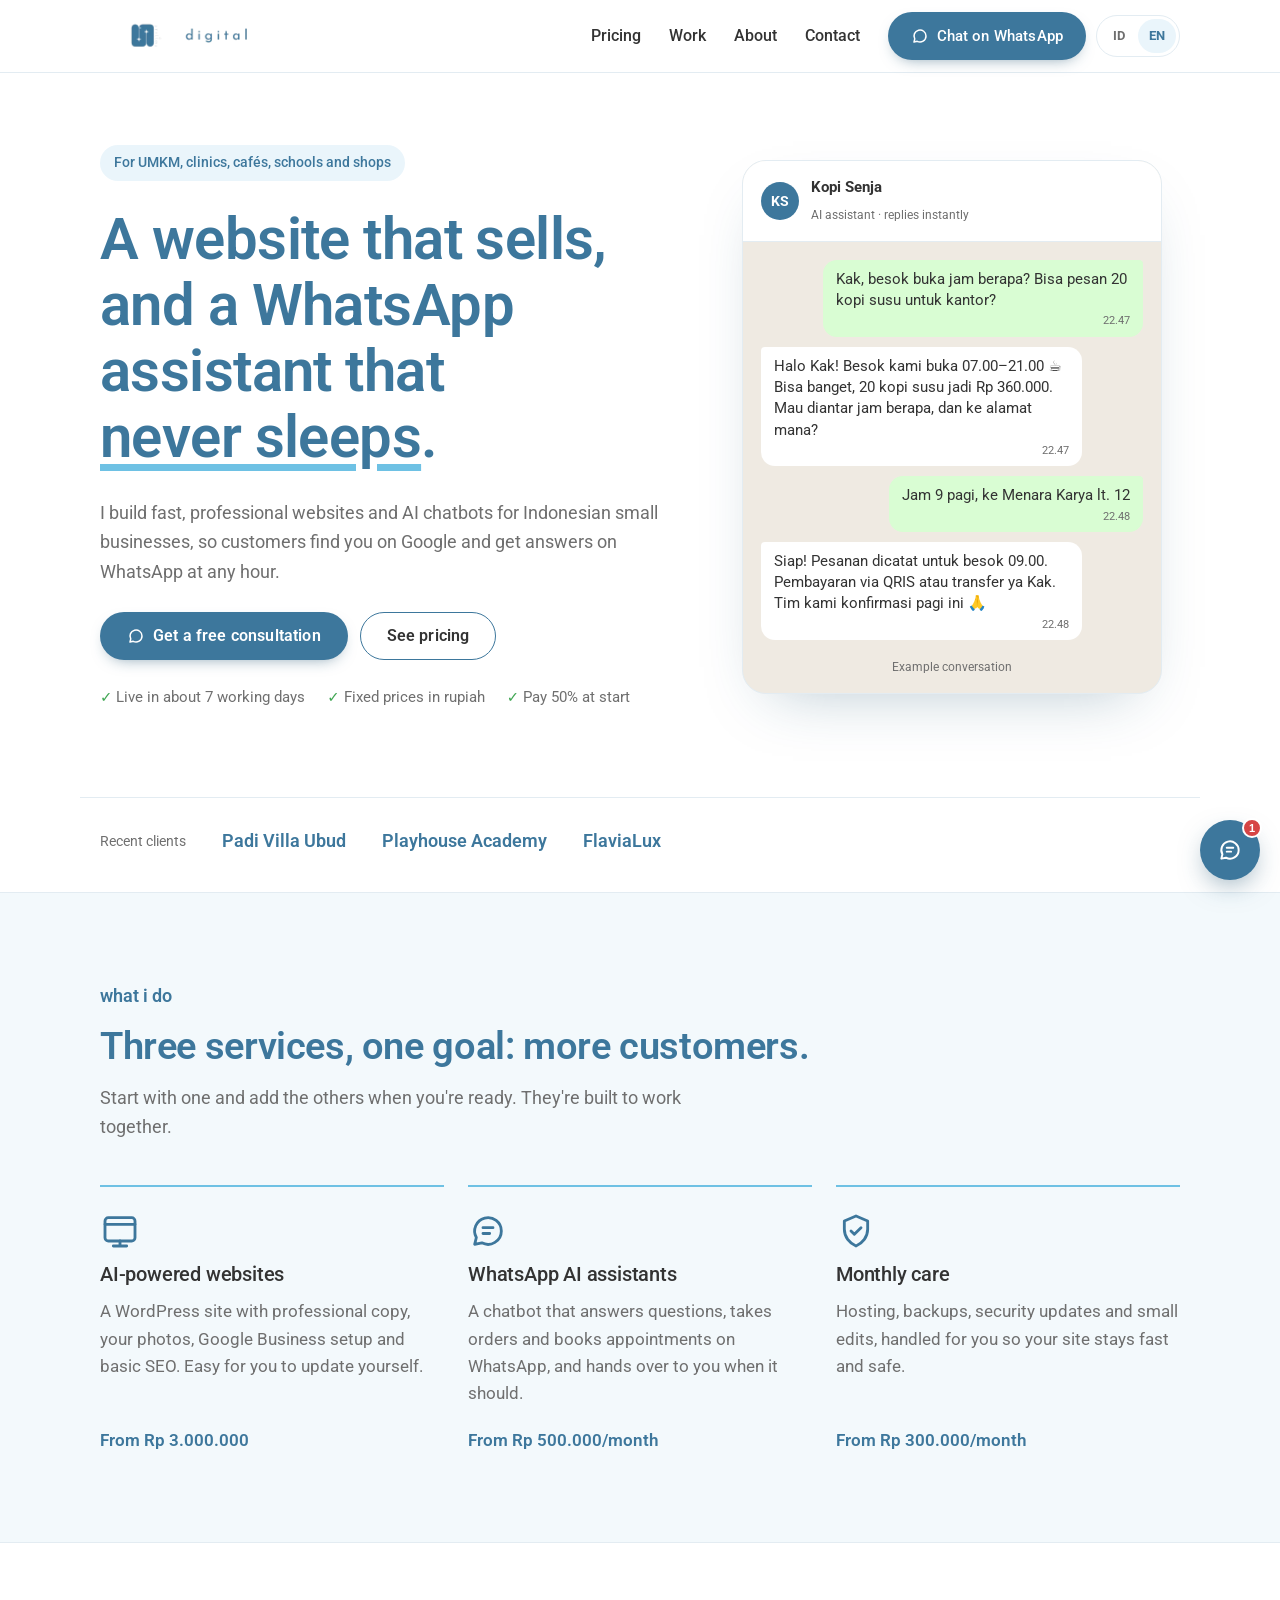
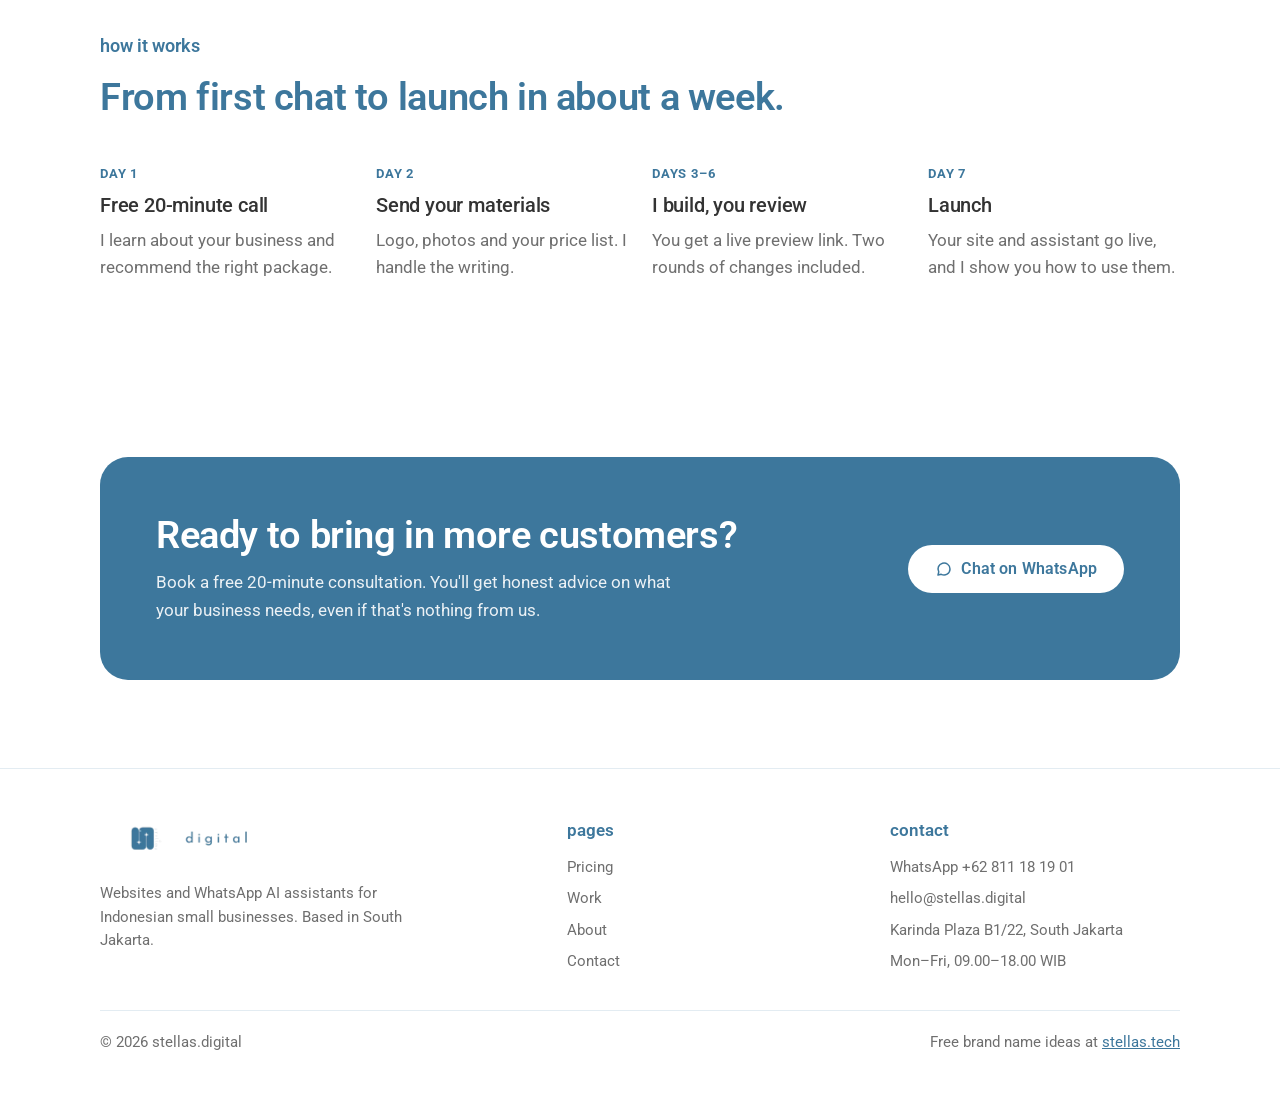
==== index.html @ 606addd0 "Add files via upload" ====
<!doctype html>
<html lang="en">
<head>
<meta charset="utf-8">
<meta name="viewport" content="width=device-width, initial-scale=1, viewport-fit=cover">
<title>stellas.digital</title>
<meta name="description" content="Websites and WhatsApp AI assistants for Indonesian small businesses. Fixed prices in rupiah, live in about a week.">
<link rel="canonical" href="https://stellas.digital/">
<link rel="alternate" hreflang="en" href="https://stellas.digital/">
<link rel="alternate" hreflang="id" href="https://stellas.digital/id/">
<link rel="alternate" hreflang="x-default" href="https://stellas.digital/">
<link rel="icon" href="data:image/svg+xml,%3Csvg xmlns='http://www.w3.org/2000/svg' viewBox='0 0 32 32'%3E%3Crect width='32' height='32' rx='9' fill='%233D779C'/%3E%3Cpath d='M16 6.5l2.3 6.1 6.2.3-4.9 3.9 1.7 6.1L16 19.4l-5.3 3.5 1.7-6.1-4.9-3.9 6.2-.3z' fill='%23FFFFFF'/%3E%3C/svg%3E">
<link rel="preconnect" href="https://fonts.googleapis.com">
<link rel="preconnect" href="https://fonts.gstatic.com" crossorigin>
<link rel="stylesheet" href="https://fonts.googleapis.com/css2?family=Roboto:wght@400;500;600;700&display=swap">
<link rel="stylesheet" href="styles.css">
</head>
<body>
<header class="site-header">
  <nav class="wrap nav" aria-label="Main">
    <a class="brand" href="index.html"><img src="images/logo.webp" alt="stellas.digital" width="112" height="32"></a>
    <div class="nav-right">
      <ul class="nav-links" id="nav-links">
        <li><a href="pricing.html">Pricing</a></li><li><a href="work.html">Work</a></li><li><a href="about.html">About</a></li><li><a href="contact.html">Contact</a></li>
        <li><a class="btn btn-primary" href="https://wa.me/62811181901?text=Hi%20Stella%2C%20I%27d%20like%20a%20free%20consultation" target="_blank" rel="noopener">Chat on WhatsApp</a></li>
      </ul>
      <div class="lang-switch"><a href="id/index.html" hreflang="id" lang="id" aria-label="Versi Bahasa Indonesia">ID</a><span aria-current="true">EN</span></div>
      <button class="nav-toggle" type="button" aria-expanded="false" aria-controls="nav-links" aria-label="Open menu">
        <svg width="20" height="20" viewBox="0 0 24 24" fill="none" stroke="currentColor" stroke-width="2" stroke-linecap="round" aria-hidden="true"><path d="M4 7h16M4 12h16M4 17h16"/></svg>
      </button>
    </div>
  </nav>
</header>
<main>
<section class="hero">
  <div class="wrap hero-grid">
    <div class="hero-copy">
      <span class="pill">For UMKM, clinics, cafés, schools and shops</span>
      <h1>A website that sells, and a WhatsApp assistant that <span class="hl">never sleeps</span>.</h1>
      <p class="lede">I build fast, professional websites and AI chatbots for Indonesian small businesses, so customers find you on Google and get answers on WhatsApp at any hour.</p>
      <div class="btn-row">
        <a class="btn btn-primary" href="https://wa.me/62811181901?text=Hi%20Stella%2C%20I%27d%20like%20a%20free%20consultation" target="_blank" rel="noopener">Get a free consultation</a>
        <a class="btn btn-ghost" href="pricing.html">See pricing</a>
      </div>
      <div class="trust"><span>Live in about 7 working days</span><span>Fixed prices in rupiah</span><span>Pay 50% at start</span></div>
    </div>
    <div class="chat" role="img" aria-label="Example WhatsApp conversation between a customer and an AI assistant for a café">
      <div class="chat-top"><div class="avatar">KS</div><div><strong>Kopi Senja</strong><small>AI assistant · replies instantly</small></div></div>
      <div class="chat-body">
        <div class="bubble out">Kak, besok buka jam berapa? Bisa pesan 20 kopi susu untuk kantor?<time>22.47</time></div>
        <div class="bubble in">Halo Kak! Besok kami buka 07.00–21.00 ☕ Bisa banget, 20 kopi susu jadi Rp 360.000. Mau diantar jam berapa, dan ke alamat mana?<time>22.47</time></div>
        <div class="bubble out">Jam 9 pagi, ke Menara Karya lt. 12<time>22.48</time></div>
        <div class="bubble in">Siap! Pesanan dicatat untuk besok 09.00. Pembayaran via QRIS atau transfer ya Kak. Tim kami konfirmasi pagi ini 🙏<time>22.48</time></div>
      </div>
      <p class="chat-note">Example conversation</p>
    </div>
  </div>
</section>

<div class="wrap clients">
  <span class="clients-label">Recent clients</span>
  <a href="work.html#padi-villa">Padi Villa Ubud</a>
  <a href="work.html#playhouse-academy">Playhouse Academy</a>
  <a href="work.html#flavialux">FlaviaLux</a>
</div>

<section class="band">
  <div class="wrap">
    <div class="section-head">
      <span class="eyebrow">What I do</span>
      <h2>Three services, one goal: more customers.</h2>
      <p class="lede">Start with one and add the others when you're ready. They're built to work together.</p>
    </div>
    <div class="grid-3">
      <div class="service">
        <svg class="icon" viewBox="0 0 24 24" fill="none" stroke="currentColor" stroke-width="1.7" stroke-linecap="round" stroke-linejoin="round" aria-hidden="true"><rect x="3" y="4" width="18" height="14" rx="2"/><path d="M3 8h18M8 21h8M12 18v3"/></svg>
        <h3>AI-powered websites</h3>
        <p class="muted">A WordPress site with professional copy, your photos, Google Business setup and basic SEO. Easy for you to update yourself.</p>
        <p class="price-from num">From Rp 3.000.000</p>
      </div>
      <div class="service">
        <svg class="icon" viewBox="0 0 24 24" fill="none" stroke="currentColor" stroke-width="1.7" stroke-linecap="round" stroke-linejoin="round" aria-hidden="true"><path d="M20 12a8 8 0 0 1-11.7 7.1L4 20l1-4.1A8 8 0 1 1 20 12z"/><path d="M9 10h6M9 13.5h4"/></svg>
        <h3>WhatsApp AI assistants</h3>
        <p class="muted">A chatbot that answers questions, takes orders and books appointments on WhatsApp, and hands over to you when it should.</p>
        <p class="price-from num">From Rp 500.000/month</p>
      </div>
      <div class="service">
        <svg class="icon" viewBox="0 0 24 24" fill="none" stroke="currentColor" stroke-width="1.7" stroke-linecap="round" stroke-linejoin="round" aria-hidden="true"><path d="M12 3l7 3v5c0 4.5-3 8.3-7 10-4-1.7-7-5.5-7-10V6z"/><path d="M9 12l2 2 4-4"/></svg>
        <h3>Monthly care</h3>
        <p class="muted">Hosting, backups, security updates and small edits, handled for you so your site stays fast and safe.</p>
        <p class="price-from num">From Rp 300.000/month</p>
      </div>
    </div>
  </div>
</section>

<section>
  <div class="wrap">
    <div class="section-head">
      <span class="eyebrow">How it works</span>
      <h2>From first chat to launch in about a week.</h2>
    </div>
    <ol class="steps">
      <li><span class="day">Day 1</span><h3>Free 20-minute call</h3><p class="muted">I learn about your business and recommend the right package.</p></li>
      <li><span class="day">Day 2</span><h3>Send your materials</h3><p class="muted">Logo, photos and your price list. I handle the writing.</p></li>
      <li><span class="day">Days 3–6</span><h3>I build, you review</h3><p class="muted">You get a live preview link. Two rounds of changes included.</p></li>
      <li><span class="day">Day 7</span><h3>Launch</h3><p class="muted">Your site and assistant go live, and I show you how to use them.</p></li>
    </ol>
  </div>
</section>
<section>
  <div class="wrap">
    <div class="cta">
      <div>
        <h2>Ready to bring in more customers?</h2>
        <p>Book a free 20-minute consultation. You'll get honest advice on what your business needs, even if that's nothing from us.</p>
      </div>
      <a class="btn btn-star" href="https://wa.me/62811181901?text=Hi%20Stella%2C%20I%27d%20like%20a%20free%20consultation" target="_blank" rel="noopener">Chat on WhatsApp</a>
    </div>
  </div>
</section>
</main>
<footer class="site-footer">
  <div class="wrap">
    <div class="footer-grid">
      <div>
        <a class="brand" href="index.html"><img src="images/logo.webp" alt="stellas.digital" width="112" height="32"></a>
        <p style="margin-top:14px;max-width:38ch">Websites and WhatsApp AI assistants for Indonesian small businesses. Based in South Jakarta.</p>
      </div>
      <div>
        <h4>Pages</h4>
        <ul>
          <li><a href="pricing.html">Pricing</a></li>
          <li><a href="work.html">Work</a></li>
          <li><a href="about.html">About</a></li>
          <li><a href="contact.html">Contact</a></li>
        </ul>
      </div>
      <div>
        <h4>Contact</h4>
        <ul>
          <li><a href="https://wa.me/62811181901?text=Hi%20Stella%2C%20I%27d%20like%20a%20free%20consultation" target="_blank" rel="noopener">WhatsApp +62 811 18 19 01</a></li>
          <li><a href="mailto:hello@stellas.digital">hello@stellas.digital</a></li>
          <li>Karinda Plaza B1/22, South Jakarta</li>
          <li>Mon–Fri, 09.00–18.00 WIB</li>
        </ul>
      </div>
    </div>
    <div class="footer-bottom">
      <span>© 2026 stellas.digital</span>
      <span>Free brand name ideas at <a href="https://stellas.tech" style="color:var(--accent)">stellas.tech</a></span>
    </div>
  </div>
</footer>
<script src="script.js"></script>
<script src="chat.js" defer></script>
</body>
</html>
---- styles.css ----
/* stellas.digital — shared styles, matched to the existing stellas.digital brand:
   white ground, Roboto, sky-blue headings, green pill buttons, logo steel-blue for small text and links.
   Single light theme, as on the current site. */
:root {
  --bg: #FFFFFF;
  --surface: #FFFFFF;
  --soft: #F3F9FC;          /* light sky tint for alternating bands */
  --ink: #333333;           /* brand body text */
  --muted: #6F6F6F;         /* brand grey, a touch darker for readability */
  --line: #E3ECF2;
  --heading: #3D779C;       /* logo steel blue, headings */
  --sky: #6EC1E4;           /* brand sky blue, decorative only */
  --green: #3FA652;         /* brand green, deepened, for check marks */
  --accent: #3D779C;        /* logo steel blue, links and small labels */
  --accent-hover: #2E5F80;
  --accent-ink: #FFFFFF;
  --accent-soft: #EAF5FB;
  --star: #3D779C;          /* buttons use the logo blue */
  --star-hover: #2E5F80;
  --star-ink: #FFFFFF;
  --dark: #33373D;          /* brand charcoal */
  --chat-bg: #EFEAE2;
  --bubble-in: #FFFFFF;
  --bubble-out: #D9FDD3;

  --font-display: 'Roboto', system-ui, -apple-system, 'Segoe UI', Arial, sans-serif;
  --font-body: 'Roboto', system-ui, -apple-system, 'Segoe UI', Arial, sans-serif;

  --radius: 16px;
  --wrap: 1120px;
  color-scheme: light;
}

*, *::before, *::after { box-sizing: border-box; }
html { scroll-behavior: smooth; }
@media (prefers-reduced-motion: reduce) { html { scroll-behavior: auto; } }
body {
  margin: 0; background: var(--bg); color: var(--ink);
  font-family: var(--font-body); font-size: 17px; line-height: 1.6;
  -webkit-font-smoothing: antialiased;
}
img { max-width: 100%; height: auto; }
a { color: var(--accent); }
a:focus-visible, button:focus-visible, summary:focus-visible { outline: 3px solid var(--accent); outline-offset: 3px; border-radius: 6px; }
h1, h2, h3 { font-family: var(--font-display); line-height: 1.15; letter-spacing: -0.01em; margin: 0; text-wrap: balance; }
h1, h2 { color: var(--heading); }
h1 { font-size: clamp(2.2rem, 5vw, 3.6rem); font-weight: 600; }
h2 { font-size: clamp(1.7rem, 3.5vw, 2.4rem); font-weight: 600; }
h3 { font-size: 1.25rem; font-weight: 500; color: var(--ink); }
p { margin: 0; }
.wrap { max-width: var(--wrap); margin: 0 auto; padding-inline: 20px; }
.muted { color: var(--muted); }
.lede { font-size: 1.15rem; color: var(--muted); max-width: 62ch; }
.eyebrow { font-size: 1.15rem; font-weight: 600; text-transform: lowercase; color: var(--heading); }
.num { font-variant-numeric: tabular-nums; }

/* Header */
.site-header { position: sticky; top: env(safe-area-inset-top, 0px); z-index: 10; background: var(--bg); border-bottom: 1px solid var(--line); }
.brand img { height: 44px; width: auto; display: block; }
.nav { display: flex; align-items: center; justify-content: space-between; gap: 16px; min-height: 72px; }
.brand { display: inline-flex; align-items: center; gap: 10px; text-decoration: none; color: var(--ink); font-family: var(--font-display); font-weight: 700; font-size: 1.25rem; letter-spacing: -0.02em; }
.brand .dot { color: var(--accent); }
.brand svg { flex: none; }
.nav-links { display: flex; align-items: center; gap: 28px; list-style: none; margin: 0; padding: 0; }
.nav-links a { color: var(--ink); text-decoration: none; font-size: 1rem; font-weight: 500; }
.nav-links a:hover, .nav-links a[aria-current="page"] { color: var(--accent); }
.nav-right { display: flex; align-items: center; gap: 10px; }
.lang-switch { display: inline-flex; border: 1px solid var(--line); border-radius: 999px; padding: 3px; font-size: .8rem; font-weight: 700; }
.lang-switch a, .lang-switch span { min-width: 38px; min-height: 34px; display: inline-flex; align-items: center; justify-content: center; border-radius: 999px; text-decoration: none; color: var(--muted); }
.lang-switch span { background: var(--accent-soft); color: var(--accent); }
.lang-switch a:hover { color: var(--accent); }
.nav-toggle { display: none; background: none; border: 1px solid var(--line); color: var(--ink); border-radius: 10px; width: 44px; height: 44px; cursor: pointer; }
@media (max-width: 820px) {
  .nav-toggle { display: inline-flex; align-items: center; justify-content: center; }
  .nav-links { display: none; position: absolute; left: 0; right: 0; top: 100%; flex-direction: column; align-items: stretch; gap: 0; background: var(--bg); border-bottom: 1px solid var(--line); padding: 8px 20px 20px; }
  .nav-links.open { display: flex; }
  .nav-links a { display: block; padding: 12px 0; }
  .nav-links .btn { margin-top: 8px; text-align: center; }
}

/* Buttons */
.btn { display: inline-flex; align-items: center; justify-content: center; gap: 8px; min-height: 48px; padding: 0 24px; border-radius: 60px; font-weight: 500; font-size: 1rem; text-decoration: none; border: 1.5px solid transparent; cursor: pointer; transition: background .15s, color .15s; }
.btn-primary { background: var(--star); color: var(--star-ink); }
.btn-primary:hover { background: var(--star-hover); color: var(--star-ink); }
.btn-ghost { border-color: var(--star); color: var(--ink); background: transparent; }
.btn-ghost:hover { background: var(--accent-soft); }
.btn-star { background: var(--star); color: var(--star-ink); }
.btn-star:hover { background: var(--star-hover); color: var(--star-ink); }
.btn-row { display: flex; flex-wrap: wrap; gap: 12px; }
.nav-links .btn { min-height: 42px; padding: 0 18px; font-size: 0.9rem; }

/* Sections */
section { padding-block: 88px; }
.section-head { display: flex; flex-direction: column; gap: 14px; margin-bottom: 44px; max-width: 720px; }
.band { background: var(--soft); border-block: 1px solid var(--line); }
.hl { text-decoration: underline; text-decoration-color: var(--sky); text-decoration-thickness: .12em; text-underline-offset: .12em; }

/* Hero */
.hero { padding-block: 72px 88px; }
.hero-grid { display: grid; grid-template-columns: minmax(0, 1.25fr) minmax(0, 1fr); gap: 56px; align-items: center; }
.hero-copy { display: flex; flex-direction: column; gap: 26px; min-width: 0; }
.pill { align-self: flex-start; font-size: 0.85rem; font-weight: 500; background: var(--accent-soft); color: var(--accent); padding: 7px 14px; border-radius: 999px; }
.trust { display: flex; flex-wrap: wrap; gap: 8px 22px; font-size: 0.92rem; color: var(--muted); }
.trust span::before { content: "✓ "; color: var(--green); font-weight: 700; }
@media (max-width: 900px) { .hero-grid { grid-template-columns: minmax(0, 1fr); gap: 40px; } }

/* WhatsApp demo */
.chat { background: var(--chat-bg); border-radius: 24px; border: 1px solid var(--line); overflow: hidden; max-width: 420px; width: 100%; justify-self: center; box-shadow: 0 24px 60px -30px rgba(30, 80, 110, .35); }
.chat-top { display: flex; align-items: center; gap: 12px; padding: 14px 18px; background: var(--surface); border-bottom: 1px solid var(--line); }
.avatar { width: 38px; height: 38px; border-radius: 50%; background: var(--accent); color: var(--accent-ink); display: grid; place-items: center; font-weight: 700; font-size: .9rem; }
.chat-top strong { display: block; font-size: .95rem; }
.chat-top small { color: var(--muted); font-size: .78rem; }
.chat-body { display: flex; flex-direction: column; gap: 10px; padding: 18px; font-size: .92rem; line-height: 1.45; }
.bubble { max-width: 84%; padding: 9px 13px 7px; border-radius: 14px; background: var(--bubble-in); color: var(--ink); }
.bubble.out { align-self: flex-end; background: var(--bubble-out); border-top-right-radius: 4px; }
.bubble.in { align-self: flex-start; border-top-left-radius: 4px; }
.bubble time { display: block; text-align: right; font-size: .7rem; color: var(--muted); margin-top: 2px; }
.chat-note { text-align: center; font-size: .75rem; color: var(--muted); padding: 0 18px 16px; }

/* Services */
.grid-3 { display: grid; grid-template-columns: repeat(3, minmax(0, 1fr)); gap: 24px; }
.grid-2 { display: grid; grid-template-columns: repeat(2, minmax(0, 1fr)); gap: 24px; }
@media (max-width: 900px) { .grid-3, .grid-2 { grid-template-columns: minmax(0, 1fr); } }
.service { display: flex; flex-direction: column; gap: 12px; padding-top: 24px; border-top: 2px solid var(--sky); min-width: 0; }
.service .price-from { margin-top: auto; padding-top: 8px; font-weight: 600; color: var(--accent); }
.icon { width: 40px; height: 40px; color: var(--accent); }

/* Plans */
.plans { display: grid; grid-template-columns: repeat(3, minmax(0, 1fr)); gap: 20px; align-items: stretch; }
@media (max-width: 960px) { .plans { grid-template-columns: minmax(0, 1fr); max-width: 520px; } }
.plan { background: var(--surface); border: 1px solid var(--line); border-radius: var(--radius); padding: 30px; display: flex; flex-direction: column; gap: 20px; min-width: 0; }
.plan.featured { border: 2px solid var(--star); position: relative; }
.plan .badge { position: absolute; top: -13px; left: 28px; background: var(--star); color: var(--star-ink); font-size: .78rem; font-weight: 500; padding: 5px 12px; border-radius: 999px; }
.plan-head { display: flex; flex-direction: column; gap: 6px; }
.plan-head p { color: var(--muted); font-size: .95rem; }
.price { font-family: var(--font-display); font-size: 2.1rem; font-weight: 600; color: var(--ink); letter-spacing: -0.01em; font-variant-numeric: tabular-nums; line-height: 1.1; }
.price small { font-family: var(--font-body); font-size: 1rem; font-weight: 500; color: var(--muted); letter-spacing: 0; }
.price-sub { font-size: .9rem; color: var(--muted); }
.plan .btn { margin-top: auto; }
ul.checks { list-style: none; margin: 0; padding: 0; display: flex; flex-direction: column; gap: 10px; }
ul.checks li { position: relative; padding-left: 28px; font-size: .96rem; line-height: 1.45; }
ul.checks li::before { content: ""; position: absolute; left: 5px; top: 4px; width: 6px; height: 11px; border: solid var(--green); border-width: 0 2.5px 2.5px 0; transform: rotate(45deg); }
.plan-group + .plan-group { margin-top: 72px; }
.plan-group-head { display: flex; flex-wrap: wrap; justify-content: space-between; align-items: flex-end; gap: 16px 40px; margin-bottom: 36px; }
.plan-group-head p { max-width: 42ch; color: var(--muted); font-size: .96rem; }

.care { display: grid; grid-template-columns: repeat(2, minmax(0, 1fr)); gap: 20px; }
@media (max-width: 700px) { .care { grid-template-columns: minmax(0, 1fr); } }
.care-card { border: 1px solid var(--line); border-radius: var(--radius); padding: 26px; display: flex; flex-direction: column; gap: 16px; background: var(--surface); }
.care-top { display: flex; justify-content: space-between; align-items: baseline; gap: 12px; flex-wrap: wrap; }
.care-top strong { font-size: 1.15rem; }
.care-top span { font-weight: 700; font-variant-numeric: tabular-nums; }

.bundle { margin-top: 20px; background: var(--dark); color: #FFFFFF; border-radius: var(--radius); padding: 36px; display: grid; grid-template-columns: minmax(0, 1.4fr) minmax(0, 1fr); gap: 28px; align-items: center; }
.bundle .eyebrow { color: var(--sky); }
.bundle h2 { color: #FFFFFF; }
.bundle .price { color: #FFFFFF; }
.bundle p { color: #D5DCE2; }
.bundle .price small { color: #C3CCD4; }
@media (max-width: 800px) { .bundle { grid-template-columns: minmax(0, 1fr); } }

/* Process */
.steps { list-style: none; margin: 0; padding: 0; display: grid; grid-template-columns: repeat(4, minmax(0, 1fr)); gap: 24px; counter-reset: step; }
@media (max-width: 900px) { .steps { grid-template-columns: repeat(2, minmax(0, 1fr)); } }
@media (max-width: 520px) { .steps { grid-template-columns: minmax(0, 1fr); } }
.steps li { display: flex; flex-direction: column; gap: 10px; }
.steps .day { font-size: .82rem; font-weight: 700; color: var(--accent); letter-spacing: .06em; text-transform: uppercase; }

/* FAQ */
.faq { display: flex; flex-direction: column; border-top: 1px solid var(--line); }
.faq details { border-bottom: 1px solid var(--line); padding: 20px 0; }
.faq summary { cursor: pointer; font-weight: 600; font-size: 1.08rem; list-style: none; display: flex; justify-content: space-between; gap: 16px; }
.faq summary::-webkit-details-marker { display: none; }
.faq summary::after { content: "+"; color: var(--accent); font-size: 1.4rem; line-height: 1; }
.faq details[open] summary::after { content: "–"; }
.faq details p { margin-top: 12px; color: var(--muted); max-width: 65ch; }

/* Work */
.demo { border: 1px solid var(--line); border-radius: var(--radius); overflow: hidden; background: var(--surface); display: flex; flex-direction: column; min-width: 0; }
.demo-frame { aspect-ratio: 16 / 10; max-width: 100%; background: var(--accent-soft); display: flex; flex-direction: column; justify-content: flex-end; padding: 22px; gap: 6px; border-bottom: 1px solid var(--line); }
.demo-frame .tag { align-self: flex-start; font-size: .75rem; font-weight: 700; letter-spacing: .08em; text-transform: uppercase; background: var(--surface); color: var(--muted); padding: 5px 10px; border-radius: 999px; }
.demo-frame strong { font-family: var(--font-display); font-size: 1.5rem; font-weight: 600; color: var(--accent); }
.demo-body { padding: 22px; display: flex; flex-direction: column; gap: 10px; }

/* About */
.about-grid { display: grid; grid-template-columns: minmax(0, 1fr) minmax(0, 1.5fr); gap: 56px; align-items: start; }
@media (max-width: 860px) { .about-grid { grid-template-columns: minmax(0, 1fr); } }
.portrait { aspect-ratio: 4 / 5; max-width: 100%; border-radius: var(--radius); background: var(--accent-soft); display: grid; place-items: center; color: var(--heading); font-family: var(--font-display); font-size: 5rem; font-weight: 600; }
.prose { display: flex; flex-direction: column; gap: 18px; max-width: 65ch; }
.values { display: grid; grid-template-columns: repeat(3, minmax(0, 1fr)); gap: 24px; }
@media (max-width: 800px) { .values { grid-template-columns: minmax(0, 1fr); } }

/* Contact */
.contact-grid { display: grid; grid-template-columns: minmax(0, 1.2fr) minmax(0, 1fr); gap: 40px; align-items: start; }
@media (max-width: 860px) { .contact-grid { grid-template-columns: minmax(0, 1fr); } }
.contact-list { list-style: none; margin: 0; padding: 0; display: flex; flex-direction: column; border-top: 1px solid var(--line); }
.contact-list li { display: grid; grid-template-columns: 120px minmax(0, 1fr); gap: 16px; padding: 18px 0; border-bottom: 1px solid var(--line); }
.contact-list span { color: var(--muted); font-size: .9rem; }
.contact-list strong { font-weight: 600; overflow-wrap: anywhere; }
@media (max-width: 480px) { .contact-list li { grid-template-columns: minmax(0, 1fr); gap: 2px; } }
.wa-card { background: var(--surface); border: 1px solid var(--line); border-radius: var(--radius); padding: 30px; display: flex; flex-direction: column; gap: 16px; }
.field { display: flex; flex-direction: column; gap: 6px; }
.field label { font-weight: 600; font-size: .92rem; }
.field input, .field select, .field textarea { font: inherit; font-size: 1rem; padding: 12px 14px; border-radius: 12px; border: 1px solid var(--line); background: var(--bg); color: var(--ink); min-height: 48px; width: 100%; }
.field textarea { min-height: 110px; resize: vertical; }

/* CTA + footer */
.cta { background: var(--accent); color: #FFFFFF; border-radius: 28px; padding: 56px; display: flex; flex-wrap: wrap; justify-content: space-between; align-items: center; gap: 28px; }
.cta h2 { color: #FFFFFF; }
.cta .btn-star { background: #FFFFFF; color: var(--accent); }
.cta .btn-star:hover { background: var(--accent-soft); color: var(--accent-hover); }
.cta p { opacity: .9; max-width: 52ch; margin-top: 12px; }
@media (max-width: 600px) { .cta { padding: 36px 24px; } }
.site-footer { border-top: 1px solid var(--line); padding-block: 48px 40px; font-size: .92rem; color: var(--muted); }
.footer-grid { display: grid; grid-template-columns: minmax(0, 1.5fr) repeat(2, minmax(0, 1fr)); gap: 32px; }
@media (max-width: 700px) { .footer-grid { grid-template-columns: minmax(0, 1fr); } }
.footer-grid ul { list-style: none; margin: 0; padding: 0; display: flex; flex-direction: column; gap: 8px; }
.footer-grid a { color: var(--muted); text-decoration: none; }
.footer-grid a:hover { color: var(--accent); }
.footer-grid h4 { margin: 0 0 12px; color: var(--heading); font-size: 1.05rem; font-weight: 600; text-transform: lowercase; }
.footer-bottom { margin-top: 36px; padding-top: 20px; border-top: 1px solid var(--line); display: flex; flex-wrap: wrap; justify-content: space-between; gap: 12px; }
.page-head { padding-block: 72px 24px; display: flex; flex-direction: column; gap: 18px; }

/* Recent clients strip (home) */
.clients { display: flex; flex-wrap: wrap; align-items: center; gap: 12px 36px; padding-block: 28px 36px; border-top: 1px solid var(--line); }
.clients-label { font-size: .9rem; color: var(--muted); }
.clients a { color: var(--accent); text-decoration: none; font-weight: 600; font-size: 1.15rem; }
.clients a:hover { color: var(--accent-hover); text-decoration: underline; }

/* Case studies (work) */
.cases { display: flex; flex-direction: column; gap: 32px; }
.case { border: 1px solid var(--line); border-radius: var(--radius); overflow: hidden; background: var(--surface); scroll-margin-top: 96px; }
.case-head { background: var(--soft); border-bottom: 1px solid var(--line); padding: 28px 32px; display: flex; flex-direction: column; gap: 8px; align-items: flex-start; }
.case-head .tag { font-size: .85rem; font-weight: 500; color: var(--accent); background: var(--accent-soft); padding: 5px 12px; border-radius: 60px; }
.case-link { font-weight: 500; color: var(--accent); text-decoration: none; }
.case-link:hover { text-decoration: underline; }
.case-body { padding: 28px 32px 32px; display: flex; flex-direction: column; gap: 24px; }
.case-cols { display: grid; grid-template-columns: minmax(0, 1.5fr) minmax(0, 1fr); gap: 32px; }
.case-cols h3 { margin-bottom: 12px; }
.case-side { display: flex; flex-direction: column; gap: 24px; }
.case-note { margin-top: 10px; font-size: .92rem; color: var(--muted); padding: 10px 14px; background: var(--soft); border-radius: 10px; }
@media (max-width: 800px) {
  .case-cols { grid-template-columns: minmax(0, 1fr); }
  .case-head, .case-body { padding-inline: 20px; }
}

/* Case study screenshots */
.case-shot { margin: 0; padding: 24px 32px 0; background: var(--soft); }
.case-shot .browser-bar { display: flex; align-items: center; gap: 6px; background: #E8EEF2; border: 1px solid var(--line); border-bottom: 0; border-radius: 10px 10px 0 0; padding: 8px 12px; }
.case-shot .browser-bar span { width: 9px; height: 9px; border-radius: 50%; background: #C9D3DA; }
.case-shot .browser-bar em { font-style: normal; font-size: .8rem; color: var(--muted); margin-left: 10px; overflow: hidden; text-overflow: ellipsis; white-space: nowrap; }
.case-shot img { display: block; width: 100%; max-width: 100%; aspect-ratio: 16 / 10; object-fit: cover; object-position: top; border: 1px solid var(--line); border-top: 0; }
.case-head { border-bottom: 0; }
@media (max-width: 800px) { .case-shot { padding-inline: 16px; } }

/* Stellas assistant (floating chat) */
.sa-fab { position: fixed; right: 20px; bottom: calc(20px + env(safe-area-inset-bottom, 0px)); z-index: 50; width: 60px; height: 60px; border-radius: 50%; border: 0; background: var(--accent); color: #fff; display: grid; place-items: center; cursor: pointer; box-shadow: 0 10px 28px -8px rgba(30, 80, 110, .55); }
.sa-fab:hover { background: var(--accent-hover); }
.sa-fab:focus-visible { outline: 3px solid var(--sky); outline-offset: 3px; }
.sa-dot { position: absolute; top: -2px; right: -2px; min-width: 20px; height: 20px; border-radius: 10px; background: #D64545; color: #fff; font-size: 11px; font-weight: 600; display: grid; place-items: center; border: 2px solid #fff; }
.sa-panel { position: fixed; right: 20px; bottom: calc(92px + env(safe-area-inset-bottom, 0px)); z-index: 50; width: 370px; max-width: calc(100vw - 32px); height: min(560px, calc(100vh - 140px)); background: var(--surface); border: 1px solid var(--line); border-radius: 18px; box-shadow: 0 24px 60px -20px rgba(30, 60, 90, .45); display: flex; flex-direction: column; overflow: hidden; }
.sa-head { display: flex; align-items: center; gap: 12px; padding: 14px 16px; background: var(--accent); color: #fff; }
.sa-avatar { width: 36px; height: 36px; border-radius: 50%; background: #fff; color: var(--accent); display: grid; place-items: center; font-weight: 700; flex: none; }
.sa-title { flex: 1; min-width: 0; }
.sa-title strong { display: block; font-size: .98rem; }
.sa-title small { opacity: .88; font-size: .78rem; }
.sa-close { background: none; border: 0; color: #fff; font-size: 26px; line-height: 1; width: 40px; height: 40px; border-radius: 50%; cursor: pointer; }
.sa-close:hover { background: rgba(255,255,255,.15); }
.sa-log { flex: 1; overflow-y: auto; padding: 16px; display: flex; flex-direction: column; gap: 10px; background: var(--soft); }
.sa-msg { max-width: 86%; padding: 10px 13px; border-radius: 14px; font-size: .93rem; line-height: 1.45; }
.sa-msg p { margin: 0; }
.sa-msg.bot { align-self: flex-start; background: var(--surface); border: 1px solid var(--line); border-top-left-radius: 4px; color: var(--ink); }
.sa-msg.me { align-self: flex-end; background: var(--accent); color: #fff; border-top-right-radius: 4px; }
.sa-links { display: flex; flex-wrap: wrap; gap: 8px; margin-top: 10px; }
.sa-links a { font-size: .85rem; font-weight: 500; color: var(--accent); background: var(--accent-soft); padding: 6px 12px; border-radius: 60px; text-decoration: none; }
.sa-links a.sa-wa { background: #1F8F4E; color: #fff; }
.sa-chips { display: flex; gap: 8px; overflow-x: auto; padding: 10px 12px; border-top: 1px solid var(--line); background: var(--surface); }
.sa-chips button { flex: none; font: inherit; font-size: .83rem; padding: 7px 12px; border-radius: 60px; border: 1px solid var(--accent); background: transparent; color: var(--accent); cursor: pointer; white-space: nowrap; }
.sa-chips button:hover { background: var(--accent-soft); }
.sa-form { display: flex; gap: 8px; padding: 10px 12px 12px; background: var(--surface); }
.sa-form input { flex: 1; min-width: 0; font: inherit; font-size: .95rem; padding: 10px 14px; border: 1px solid var(--line); border-radius: 60px; background: var(--bg); color: var(--ink); min-height: 44px; }
.sa-form button { width: 44px; height: 44px; border-radius: 50%; border: 0; background: var(--accent); color: #fff; display: grid; place-items: center; cursor: pointer; flex: none; }
.sa-sr { position: absolute; width: 1px; height: 1px; overflow: hidden; clip: rect(0 0 0 0); white-space: nowrap; }
@media (max-width: 480px) {
  .sa-panel { right: 8px; left: 8px; width: auto; max-width: none; bottom: calc(86px + env(safe-area-inset-bottom, 0px)); height: calc(100vh - 120px); }
  .sa-fab { right: 16px; bottom: calc(16px + env(safe-area-inset-bottom, 0px)); }
}

/* CTA refinements (contrast, weight, size, icon, states) */
.btn { font-weight: 600; letter-spacing: .01em; min-height: 48px; padding: 0 26px; }
.btn-primary, .nav-links .btn-primary, .nav-links .btn-primary:hover { color: #FFFFFF; }
.btn-primary { box-shadow: 0 6px 16px -8px rgba(30, 80, 110, .6); }
.btn-primary:hover { background: var(--accent-hover); transform: translateY(-1px); }
.btn-primary:active { transform: translateY(0); }
.btn:focus-visible { outline: 3px solid var(--sky); outline-offset: 3px; }
.nav-links .btn { min-height: 48px; padding: 0 22px; font-size: .95rem; }
a.btn[href^="https://wa.me"]::before {
  content: ""; width: 18px; height: 18px; flex: none; background: currentColor;
  -webkit-mask: url("data:image/svg+xml,%3Csvg xmlns='http://www.w3.org/2000/svg' viewBox='0 0 24 24' fill='none' stroke='black' stroke-width='2' stroke-linecap='round' stroke-linejoin='round'%3E%3Cpath d='M20 12a8 8 0 0 1-11.7 7.1L4 20l1-4.1A8 8 0 1 1 20 12z'/%3E%3C/svg%3E") center / contain no-repeat;
          mask: url("data:image/svg+xml,%3Csvg xmlns='http://www.w3.org/2000/svg' viewBox='0 0 24 24' fill='none' stroke='black' stroke-width='2' stroke-linecap='round' stroke-linejoin='round'%3E%3Cpath d='M20 12a8 8 0 0 1-11.7 7.1L4 20l1-4.1A8 8 0 1 1 20 12z'/%3E%3C/svg%3E") center / contain no-repeat;
}
@media (prefers-reduced-motion: reduce) { .btn-primary:hover { transform: none; } }

/* keep hidden chat parts hidden (class display rules would otherwise win) */
.sa-panel[hidden], .sa-dot[hidden] { display: none; }
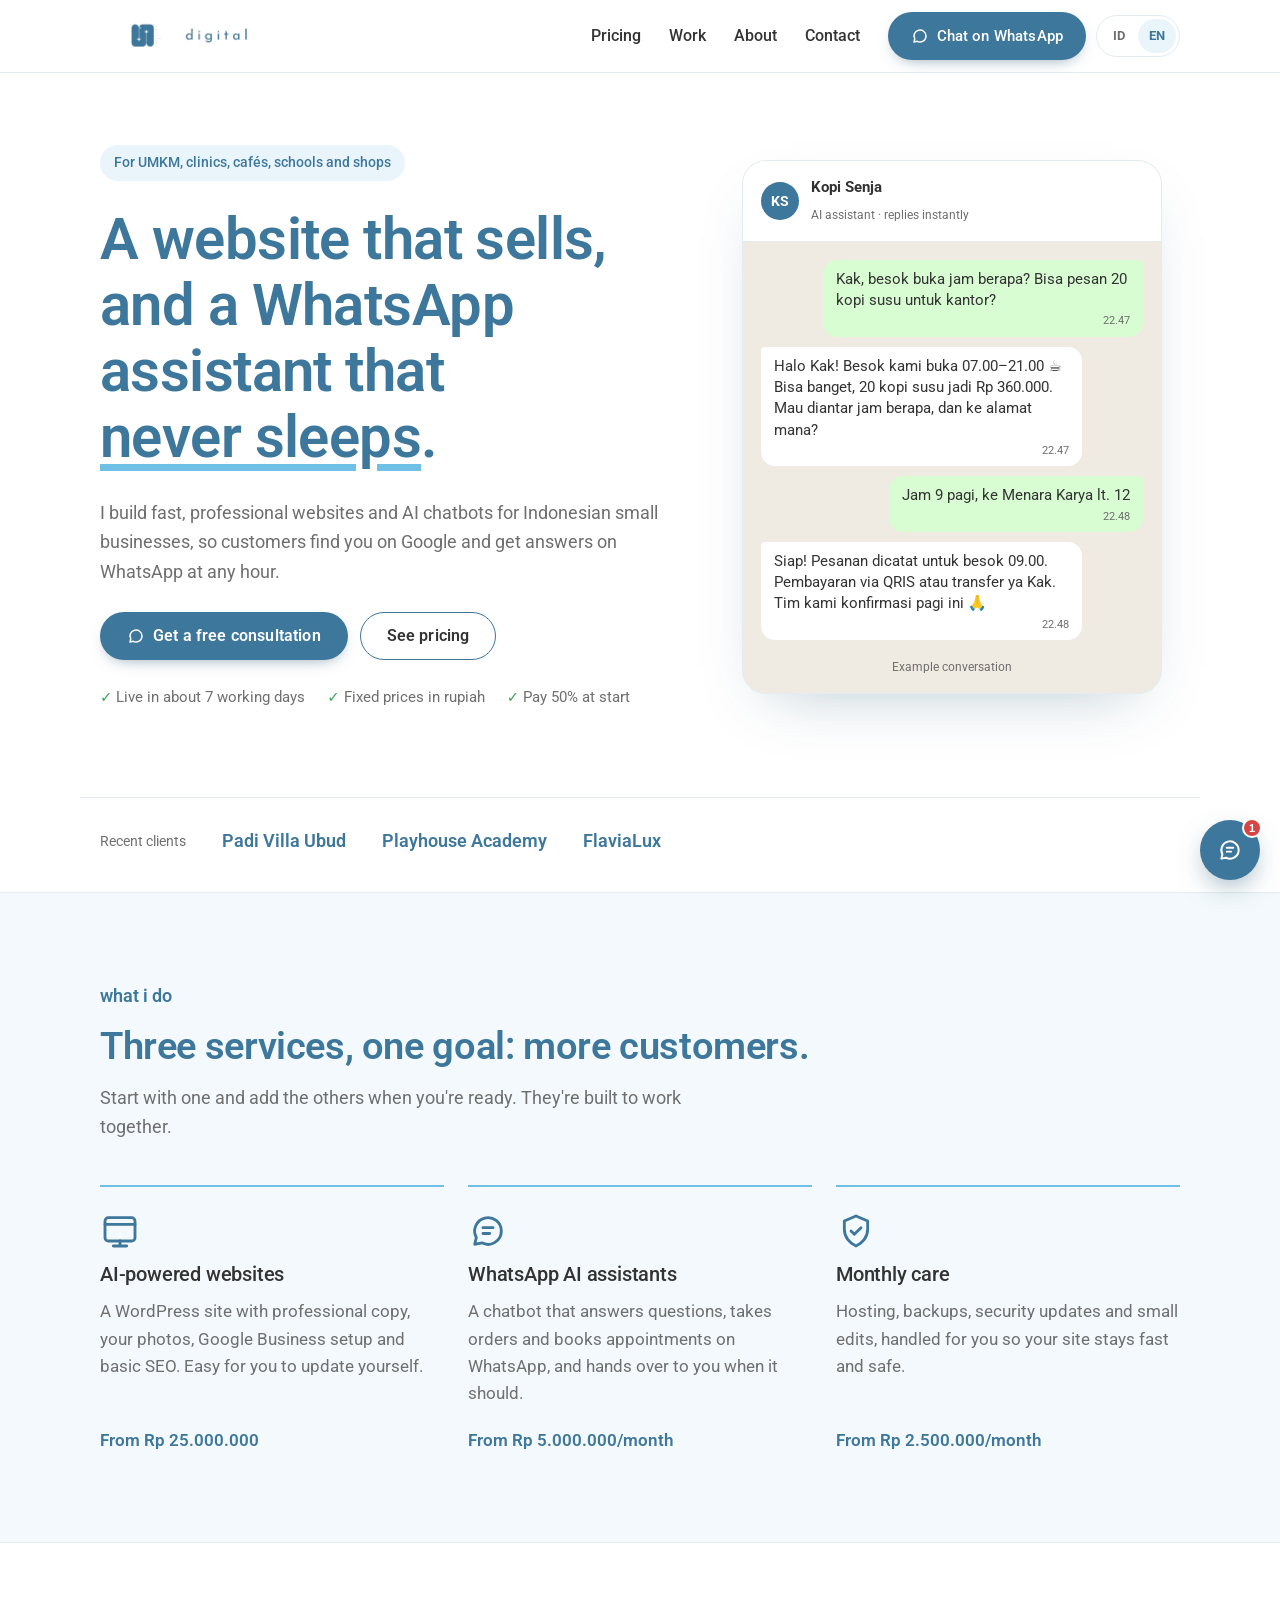
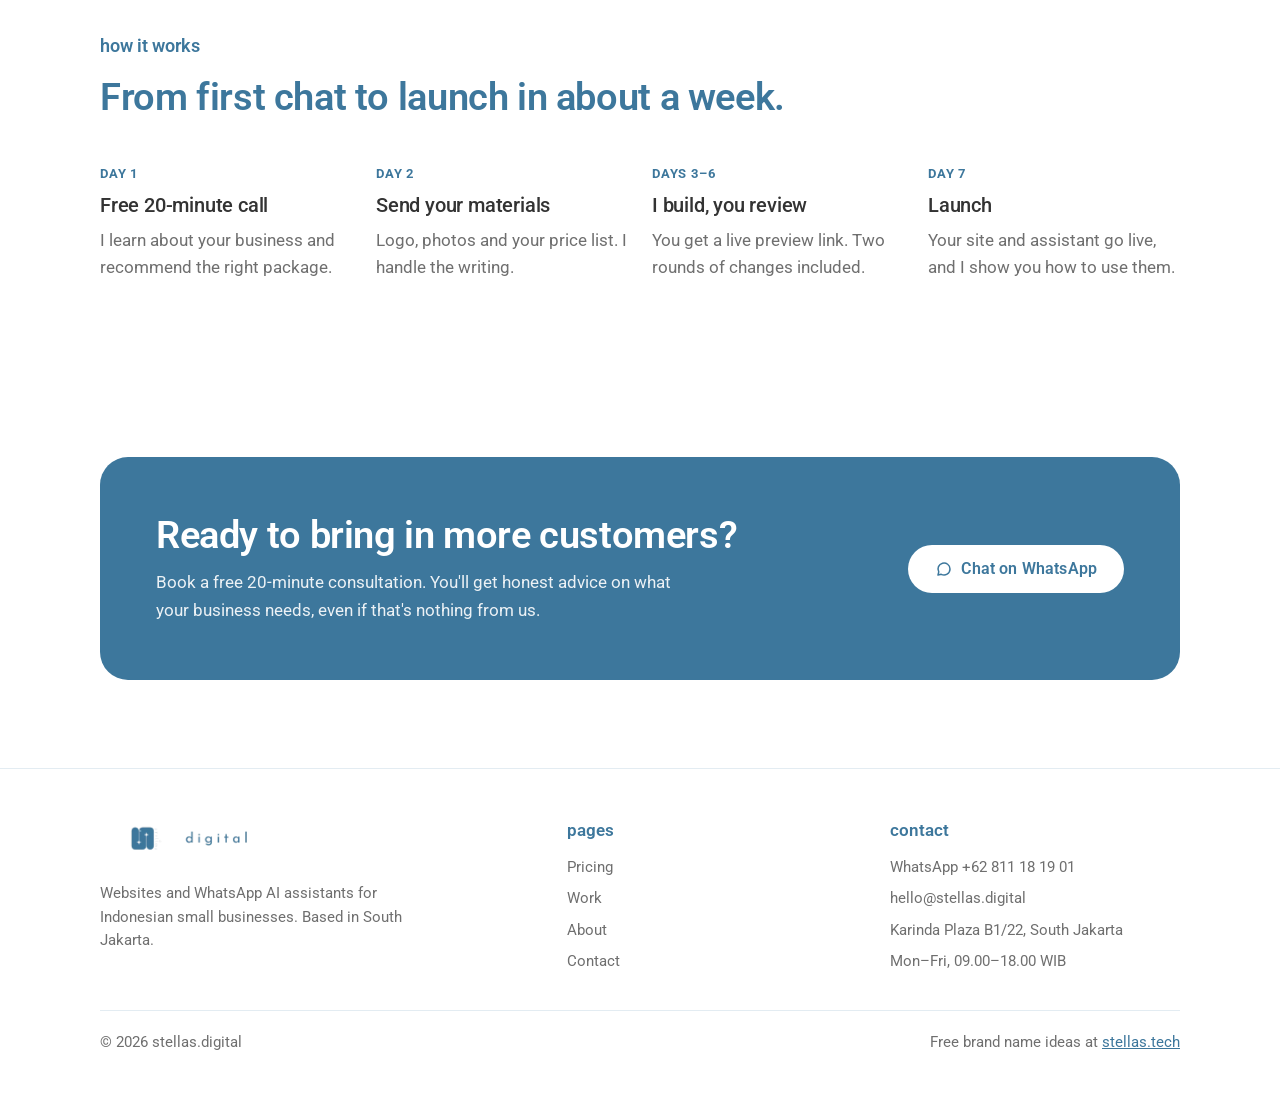
==== commit 6cb31c4e: "Update service pricing in index.html" ====
--- a/index.html
+++ b/index.html
@@ -3,7 +3,7 @@
 <head>
 <meta charset="utf-8">
 <meta name="viewport" content="width=device-width, initial-scale=1, viewport-fit=cover">
-<title>stellas.digital</title>
+<title>stellas.digital amplify your business</title>
 <meta name="description" content="Websites and WhatsApp AI assistants for Indonesian small businesses. Fixed prices in rupiah, live in about a week.">
 <link rel="canonical" href="https://stellas.digital/">
 <link rel="alternate" hreflang="en" href="https://stellas.digital/">
@@ -76,19 +76,19 @@
         <svg class="icon" viewBox="0 0 24 24" fill="none" stroke="currentColor" stroke-width="1.7" stroke-linecap="round" stroke-linejoin="round" aria-hidden="true"><rect x="3" y="4" width="18" height="14" rx="2"/><path d="M3 8h18M8 21h8M12 18v3"/></svg>
         <h3>AI-powered websites</h3>
         <p class="muted">A WordPress site with professional copy, your photos, Google Business setup and basic SEO. Easy for you to update yourself.</p>
-        <p class="price-from num">From Rp 3.000.000</p>
+        <p class="price-from num">From Rp 25.000.000</p>
       </div>
       <div class="service">
         <svg class="icon" viewBox="0 0 24 24" fill="none" stroke="currentColor" stroke-width="1.7" stroke-linecap="round" stroke-linejoin="round" aria-hidden="true"><path d="M20 12a8 8 0 0 1-11.7 7.1L4 20l1-4.1A8 8 0 1 1 20 12z"/><path d="M9 10h6M9 13.5h4"/></svg>
         <h3>WhatsApp AI assistants</h3>
         <p class="muted">A chatbot that answers questions, takes orders and books appointments on WhatsApp, and hands over to you when it should.</p>
-        <p class="price-from num">From Rp 500.000/month</p>
+        <p class="price-from num">From Rp 5.000.000/month</p>
       </div>
       <div class="service">
         <svg class="icon" viewBox="0 0 24 24" fill="none" stroke="currentColor" stroke-width="1.7" stroke-linecap="round" stroke-linejoin="round" aria-hidden="true"><path d="M12 3l7 3v5c0 4.5-3 8.3-7 10-4-1.7-7-5.5-7-10V6z"/><path d="M9 12l2 2 4-4"/></svg>
         <h3>Monthly care</h3>
         <p class="muted">Hosting, backups, security updates and small edits, handled for you so your site stays fast and safe.</p>
-        <p class="price-from num">From Rp 300.000/month</p>
+        <p class="price-from num">From Rp 2.500.000/month</p>
       </div>
     </div>
   </div>
